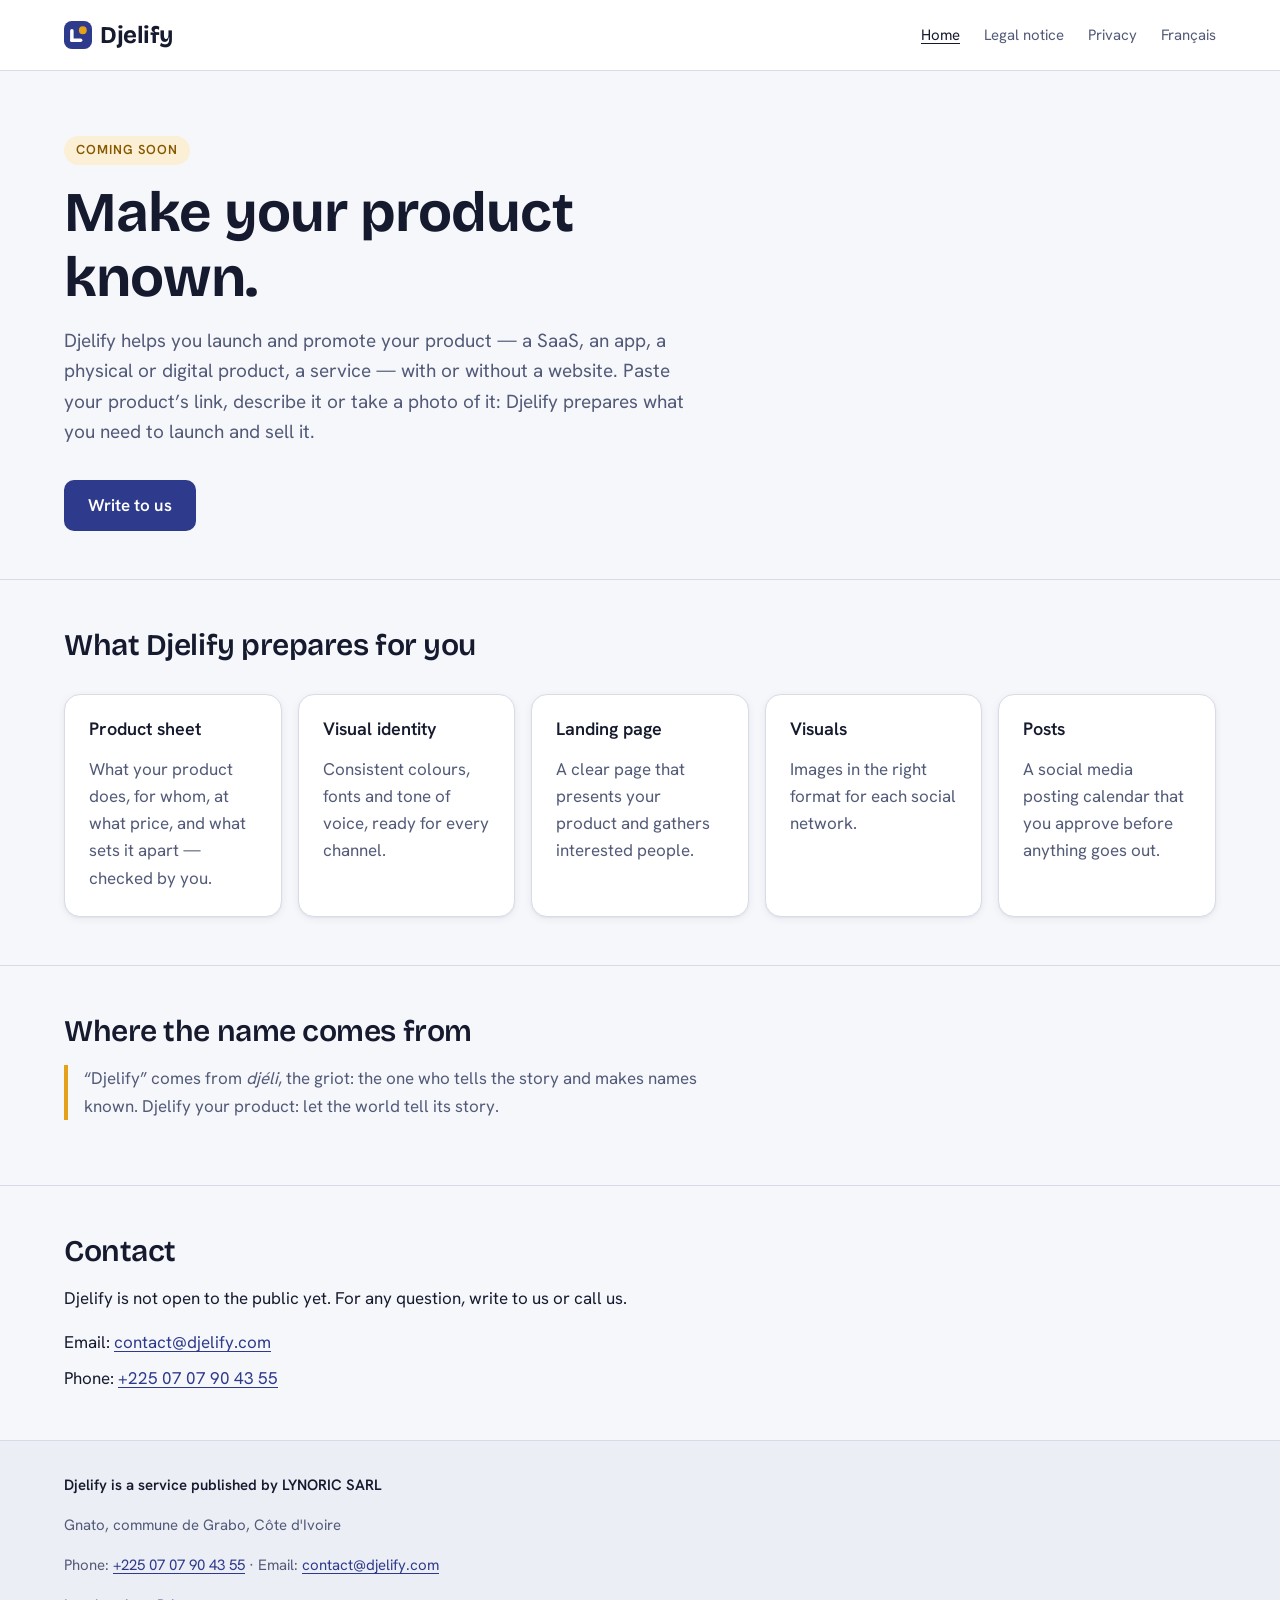
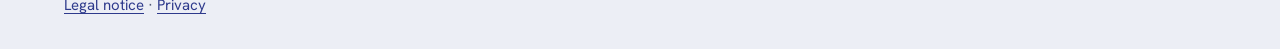
==== en/index.html @ e5cc3854 "feat: add the djelify.com showcase site (FR and EN) Static HTML and CSS pages (home, legal notice, p" ====
<!doctype html>
<html lang="en">
  <head>
    <meta charset="utf-8">
    <meta name="viewport" content="width=device-width, initial-scale=1">
    <meta http-equiv="Content-Security-Policy" content="default-src 'none'; style-src 'self'; font-src 'self'; img-src 'self'; connect-src 'self'; base-uri 'none'; form-action 'none'; upgrade-insecure-requests">
    <meta name="referrer" content="no-referrer">
    <title>Djelify — make your product known</title>
    <meta name="description" content="Djelify helps you launch and promote any product: product sheet, visual identity, landing page, visuals and posts. Coming soon.">
    <link rel="canonical" href="https://djelify.com/en/">
    <link rel="alternate" hreflang="fr" href="https://djelify.com/">
    <link rel="alternate" hreflang="en" href="https://djelify.com/en/">
    <link rel="icon" href="/assets/favicon.svg" type="image/svg+xml">
    <link rel="preload" href="/assets/fonts/hanken-grotesk-latin-wght-normal.woff2" as="font" type="font/woff2" crossorigin>
    <link rel="stylesheet" href="/assets/site.css">
  </head>
  <body>
    <a class="skip" href="#contenu">Skip to content</a>
    <header class="site-header">
      <div class="wrap">
        <a class="brand" href="/en/" aria-label="Djelify, home"><svg class="brand-mark" viewBox="0 0 32 32" aria-hidden="true" focusable="false"><rect width="32" height="32" rx="9" class="mark-bg"/><circle cx="21.5" cy="10.5" r="4.5" class="mark-dot"/><rect x="7" y="9" width="4" height="15" rx="2" class="mark-d"/><rect x="7" y="20" width="14" height="4" rx="2" class="mark-d"/></svg><span>Djelify</span></a>
        <nav class="site-nav" aria-label="Main navigation">
          <ul>
          <li><a href="/en/" aria-current="page">Home</a></li>
          <li><a href="/en/legal-notice.html">Legal notice</a></li>
          <li><a href="/en/privacy.html">Privacy</a></li>
          <li><a href="/" hreflang="fr" lang="fr">Français</a></li>
          </ul>
        </nav>
      </div>
    </header>
    <main id="contenu">
      <section class="hero" aria-labelledby="titre">
        <div class="wrap">
          <p class="eyebrow">Coming soon</p>
          <h1 id="titre">Make your product known.</h1>
          <p class="lead">Djelify helps you launch and promote your product — a SaaS, an app, a physical or digital product, a service — with or without a website. Paste your product’s link, describe it or take a photo of it: Djelify prepares what you need to launch and sell it.</p>
          <div class="actions">
            <a class="button" href="mailto:contact@djelify.com">Write to us</a>
          </div>
        </div>
      </section>
      <section class="section" aria-labelledby="offre">
        <div class="wrap">
          <h2 id="offre">What Djelify prepares for you</h2>
          <ul class="features">
            <li><h3>Product sheet</h3><p>What your product does, for whom, at what price, and what sets it apart — checked by you.</p></li>
            <li><h3>Visual identity</h3><p>Consistent colours, fonts and tone of voice, ready for every channel.</p></li>
            <li><h3>Landing page</h3><p>A clear page that presents your product and gathers interested people.</p></li>
            <li><h3>Visuals</h3><p>Images in the right format for each social network.</p></li>
            <li><h3>Posts</h3><p>A social media posting calendar that you approve before anything goes out.</p></li>
          </ul>
        </div>
      </section>
      <section class="section" aria-labelledby="nom">
        <div class="wrap reading">
          <h2 id="nom">Where the name comes from</h2>
          <p class="origin">“Djelify” comes from <i lang="dyu">djéli</i>, the griot: the one who tells the story and makes names known. Djelify your product: let the world tell its story.</p>
        </div>
      </section>
      <section class="section" aria-labelledby="contact">
        <div class="wrap reading">
          <h2 id="contact">Contact</h2>
          <p>Djelify is not open to the public yet. For any question, write to us or call us.</p>
          <ul class="contact-list">
            <li>Email: <a href="mailto:contact@djelify.com">contact@djelify.com</a></li>
            <li>Phone: <a class="nowrap" href="tel:+2250707904355">+225 07 07 90 43 55</a></li>
          </ul>
        </div>
      </section>
    </main>
    <footer class="site-footer" aria-label="Publisher information">
      <div class="wrap">
        <p class="publisher">Djelify is a service published by LYNORIC SARL</p>
        <p>Gnato, commune de Grabo, Côte d'Ivoire</p>
        <p>Phone: <a class="nowrap" href="tel:+2250707904355">+225 07 07 90 43 55</a> · Email: <a href="mailto:contact@djelify.com">contact@djelify.com</a></p>
        <p><a href="/en/legal-notice.html">Legal notice</a> · <a href="/en/privacy.html">Privacy</a></p>
      </div>
    </footer>
  </body>
</html>
---- assets/site.css ----
/*
 * Site vitrine de Djelify — jetons du design system (design/01-design-system/tokens.css du dépôt
 * privé), polices hébergées ici (aucune ressource externe). Aucune couleur ni marge en dur hors jetons.
 */
@font-face {
  font-family: 'Bricolage Grotesque';
  font-style: normal;
  font-display: swap;
  font-weight: 200 800;
  src: url('fonts/bricolage-grotesque-latin-wght-normal.woff2') format('woff2-variations');
  unicode-range: U+0000-00FF, U+0131, U+0152-0153, U+02BB-02BC, U+02C6, U+02DA, U+02DC, U+0304,
    U+0308, U+0329, U+2000-206F, U+20AC, U+2122, U+2191, U+2193, U+2212, U+2215, U+FEFF, U+FFFD;
}
@font-face {
  font-family: 'Hanken Grotesk';
  font-style: normal;
  font-display: swap;
  font-weight: 100 900;
  src: url('fonts/hanken-grotesk-latin-wght-normal.woff2') format('woff2-variations');
  unicode-range: U+0000-00FF, U+0131, U+0152-0153, U+02BB-02BC, U+02C6, U+02DA, U+02DC, U+0304,
    U+0308, U+0329, U+2000-206F, U+20AC, U+2122, U+2191, U+2193, U+2212, U+2215, U+FEFF, U+FFFD;
}

:root {
  color-scheme: light;
  --surface: #f6f7fb;
  --surface-raised: #ffffff;
  --surface-sunken: #eceef5;
  --line: #d9dce8;
  --ink: #161a2e;
  --ink-muted: #525a78;
  --indigo: #2e3a8c;
  --indigo-soft: #e4e7f7;
  --kola: #e3a21a;
  --kola-soft: #fbf0d6;
  --kola-ink: #875800;
  --bogolan: #6b3f26;
  --warning: #9c5300;
  --warning-soft: #fcebd7;
  --focus: #3d4fd6;
  --shadow-raised: 0 1px 2px rgba(22, 26, 46, 0.06), 0 2px 8px rgba(22, 26, 46, 0.06);
  --space-1: 4px;
  --space-2: 8px;
  --space-3: 12px;
  --space-4: 16px;
  --space-6: 24px;
  --space-8: 32px;
  --space-10: 40px;
  --space-12: 48px;
  --space-16: 64px;
  --radius-sm: 6px;
  --radius-md: 10px;
  --radius-lg: 16px;
  --radius-pill: 999px;
  --font-display: 'Bricolage Grotesque', 'Hanken Grotesk', system-ui, sans-serif;
  --font-sans: 'Hanken Grotesk', system-ui, -apple-system, 'Segoe UI', sans-serif;
  --content: 72rem;
  --reading: 42rem;
}
@media (prefers-color-scheme: dark) {
  :root {
    color-scheme: dark;
    --surface: #0f1220;
    --surface-raised: #181c2e;
    --surface-sunken: #0a0d18;
    --line: #2a2f45;
    --ink: #eef0f8;
    --ink-muted: #a3a9c2;
    --indigo: #9aa7ff;
    --indigo-soft: #262d57;
    --kola: #f2b73a;
    --kola-soft: #3a2d10;
    --kola-ink: #f2b73a;
    --bogolan: #c98b5e;
    --warning: #f2a65a;
    --warning-soft: #3a260f;
    --focus: #b3beff;
    --shadow-raised: 0 1px 2px rgba(0, 0, 0, 0.4);
  }
}

*,
*::before,
*::after {
  box-sizing: border-box;
}
html {
  -webkit-text-size-adjust: 100%;
  text-size-adjust: 100%;
}
body {
  margin: 0;
  background: var(--surface);
  color: var(--ink);
  font-family: var(--font-sans);
  font-size: 1.0625rem;
  line-height: 1.6;
  overflow-wrap: break-word;
}
a {
  color: var(--indigo);
  text-underline-offset: 0.18em;
}
a:hover {
  text-decoration-thickness: 2px;
}
:focus-visible {
  outline: 3px solid var(--focus);
  outline-offset: 3px;
  border-radius: var(--radius-sm);
}
.skip {
  position: absolute;
  left: var(--space-4);
  top: -100px;
  padding: var(--space-2) var(--space-4);
  background: var(--surface-raised);
  border-radius: var(--radius-sm);
}
.skip:focus {
  top: var(--space-4);
}
.wrap {
  width: min(100% - 2 * var(--space-6), var(--content));
  margin-inline: auto;
}
/* Colonne de lecture alignée à gauche, comme le reste de la page. */
.reading > * {
  max-width: var(--reading);
}

/* En-tête */
.site-header {
  border-bottom: 1px solid var(--line);
  background: var(--surface-raised);
}
.site-header .wrap {
  display: flex;
  flex-wrap: wrap;
  align-items: center;
  justify-content: space-between;
  gap: var(--space-3) var(--space-6);
  padding-block: var(--space-4);
}
.brand {
  display: inline-flex;
  align-items: center;
  gap: var(--space-2);
  color: var(--ink);
  text-decoration: none;
  font-family: var(--font-display);
  font-size: 1.5rem;
  font-weight: 700;
  letter-spacing: -0.02em;
}
.brand-mark {
  width: 28px;
  height: 28px;
  flex: none;
}
.site-nav ul {
  display: flex;
  flex-wrap: wrap;
  gap: var(--space-2) var(--space-6);
  margin: 0;
  padding: 0;
  list-style: none;
  font-size: 0.9375rem;
}
.site-nav a {
  color: var(--ink-muted);
  text-decoration: none;
}
.site-nav a:hover,
.site-nav a[aria-current='page'] {
  color: var(--ink);
  text-decoration: underline;
}

/* Accueil */
.hero {
  padding-block: var(--space-16) var(--space-12);
}
.eyebrow {
  display: inline-block;
  margin: 0 0 var(--space-4);
  padding: var(--space-1) var(--space-3);
  border-radius: var(--radius-pill);
  background: var(--kola-soft);
  color: var(--kola-ink);
  font-size: 0.8125rem;
  font-weight: 600;
  letter-spacing: 0.08em;
  text-transform: uppercase;
}
h1,
h2,
h3 {
  font-family: var(--font-display);
  line-height: 1.15;
  letter-spacing: -0.015em;
  margin: 0 0 var(--space-4);
}
h1 {
  font-size: clamp(2.25rem, 1.6rem + 3vw, 3.5rem);
  font-weight: 700;
  max-width: 18ch;
}
h2 {
  font-size: clamp(1.5rem, 1.3rem + 1vw, 1.875rem);
  font-weight: 600;
}
h3 {
  font-size: 1.125rem;
  font-weight: 600;
  font-family: var(--font-sans);
  letter-spacing: 0;
}
.lead {
  max-width: 40rem;
  margin: 0 0 var(--space-8);
  color: var(--ink-muted);
  font-size: 1.1875rem;
}
.actions {
  display: flex;
  flex-wrap: wrap;
  gap: var(--space-3);
}
.button {
  display: inline-flex;
  align-items: center;
  min-height: 48px;
  padding: var(--space-3) var(--space-6);
  border-radius: var(--radius-md);
  background: var(--indigo);
  color: var(--surface-raised);
  font-weight: 600;
  text-decoration: none;
}
.button:hover {
  text-decoration: underline;
}
.section {
  padding-block: var(--space-12);
  border-top: 1px solid var(--line);
}
.features {
  display: grid;
  grid-template-columns: repeat(auto-fit, minmax(12.5rem, 1fr));
  gap: var(--space-4);
  margin: var(--space-8) 0 0;
  padding: 0;
  list-style: none;
}
.features li {
  padding: var(--space-6);
  border: 1px solid var(--line);
  border-radius: var(--radius-lg);
  background: var(--surface-raised);
  box-shadow: var(--shadow-raised);
}
.features p {
  margin: 0;
  color: var(--ink-muted);
}
.origin {
  border-left: 4px solid var(--kola);
  padding-left: var(--space-4);
  color: var(--ink-muted);
}
.contact-list {
  margin: var(--space-4) 0 0;
  padding: 0;
  list-style: none;
}
.contact-list li + li {
  margin-top: var(--space-2);
}

/* Pages de texte */
.page {
  padding-block: var(--space-12) var(--space-16);
}
.page h2 {
  margin-top: var(--space-10);
}
.notice {
  margin: 0 0 var(--space-8);
  padding: var(--space-3) var(--space-4);
  border-radius: var(--radius-md);
  background: var(--warning-soft);
  color: var(--ink);
  border-left: 4px solid var(--warning);
}
dl.identity {
  display: grid;
  grid-template-columns: minmax(8rem, max-content) 1fr;
  gap: var(--space-3) var(--space-6);
  margin: var(--space-6) 0 0;
}
dl.identity dt {
  font-weight: 600;
}
dl.identity dd {
  margin: 0;
}
@media (max-width: 30rem) {
  dl.identity {
    grid-template-columns: 1fr;
    gap: 0;
  }
  dl.identity dd {
    margin-bottom: var(--space-3);
  }
}

/* Pied de page */
.site-footer {
  border-top: 1px solid var(--line);
  background: var(--surface-sunken);
  color: var(--ink-muted);
  font-size: 0.9375rem;
}
.site-footer .wrap {
  display: grid;
  gap: var(--space-4);
  padding-block: var(--space-8);
}
.site-footer p {
  margin: 0;
}
.site-footer .publisher {
  color: var(--ink);
  font-weight: 600;
}
.nowrap {
  white-space: nowrap;
}
.mark-bg {
  fill: var(--indigo);
}
.mark-dot {
  fill: var(--kola);
}
.mark-d {
  fill: var(--surface-raised);
}
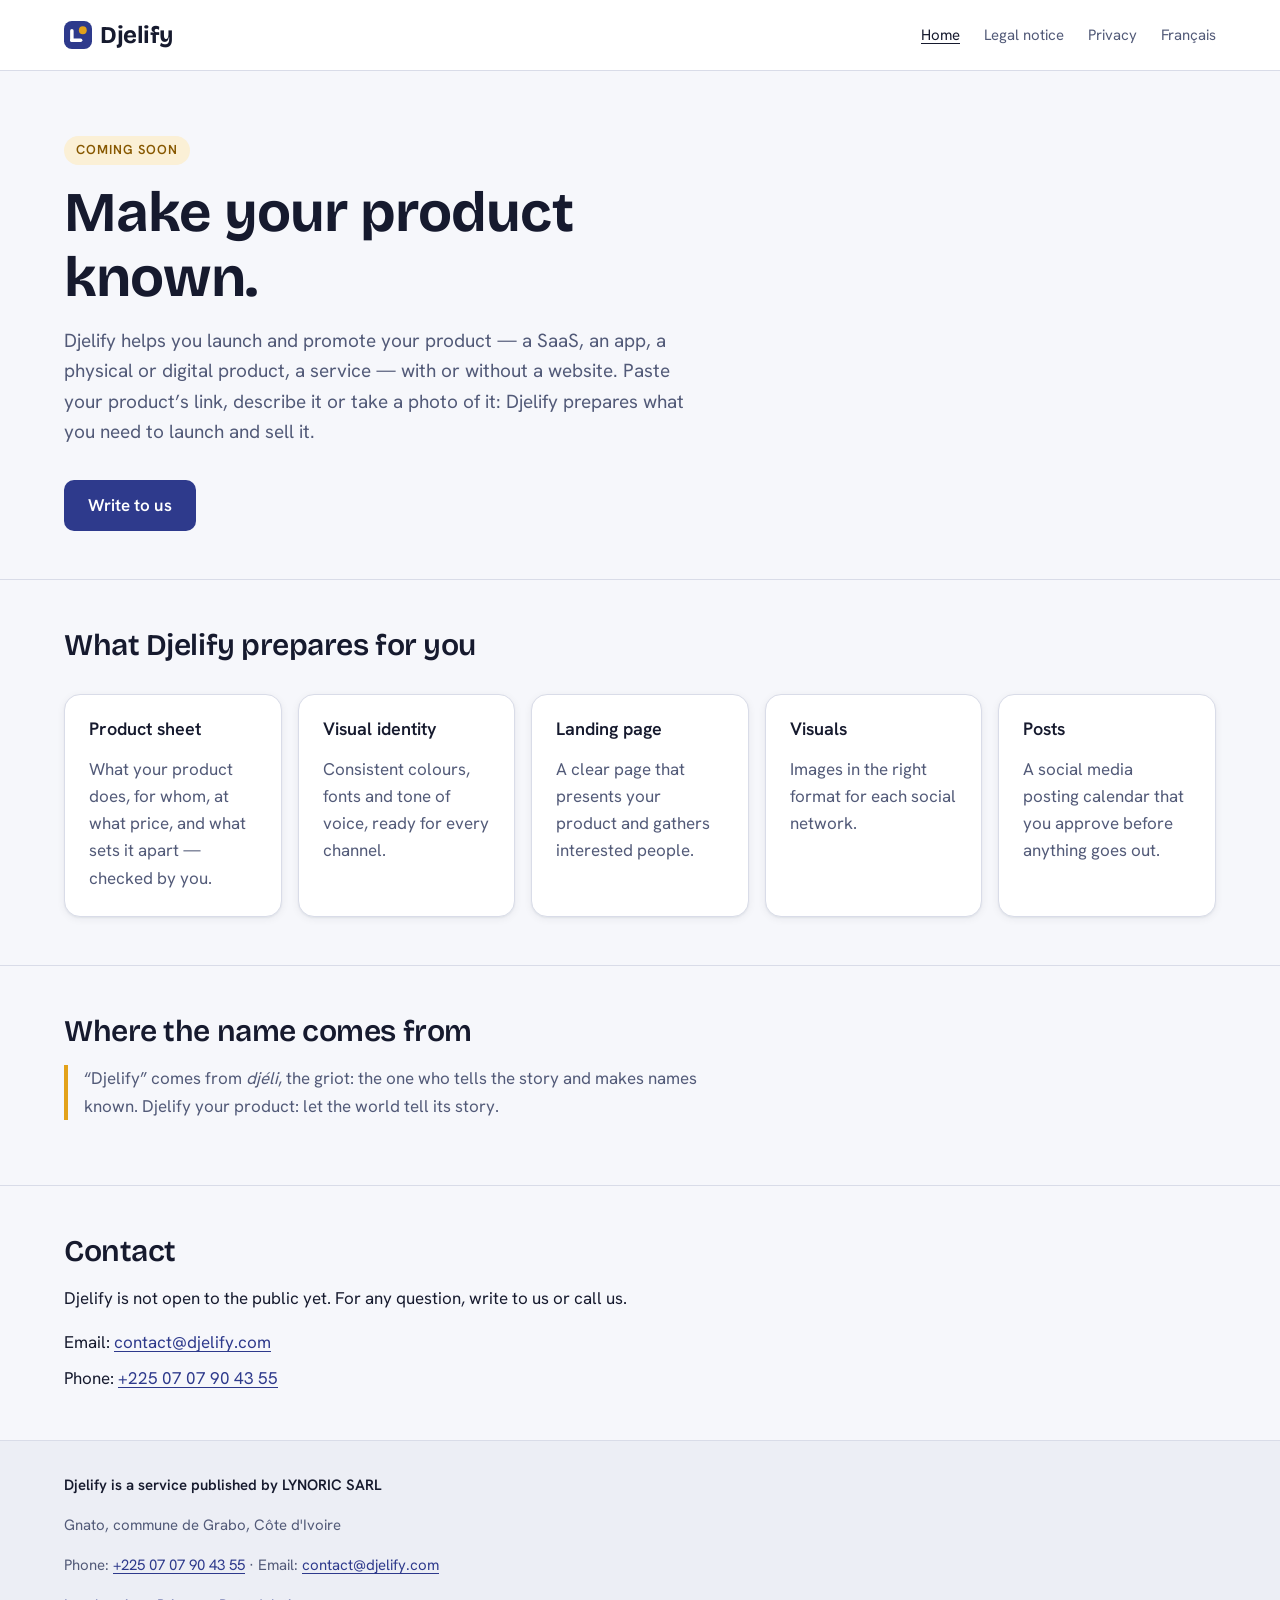
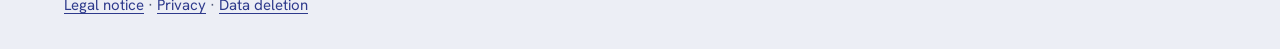
==== commit 4ed1a970: "feat: add brand files and the data deletion page (FR and EN) - assets/brand: icons 1024/512/180 (sol" ====
--- a/en/index.html
+++ b/en/index.html
@@ -74,7 +74,7 @@
         <p class="publisher">Djelify is a service published by LYNORIC SARL</p>
         <p>Gnato, commune de Grabo, Côte d'Ivoire</p>
         <p>Phone: <a class="nowrap" href="tel:+2250707904355">+225 07 07 90 43 55</a> · Email: <a href="mailto:contact@djelify.com">contact@djelify.com</a></p>
-        <p><a href="/en/legal-notice.html">Legal notice</a> · <a href="/en/privacy.html">Privacy</a></p>
+        <p><a href="/en/legal-notice.html">Legal notice</a> · <a href="/en/privacy.html">Privacy</a> · <a href="/en/data-deletion.html">Data deletion</a></p>
       </div>
     </footer>
   </body>
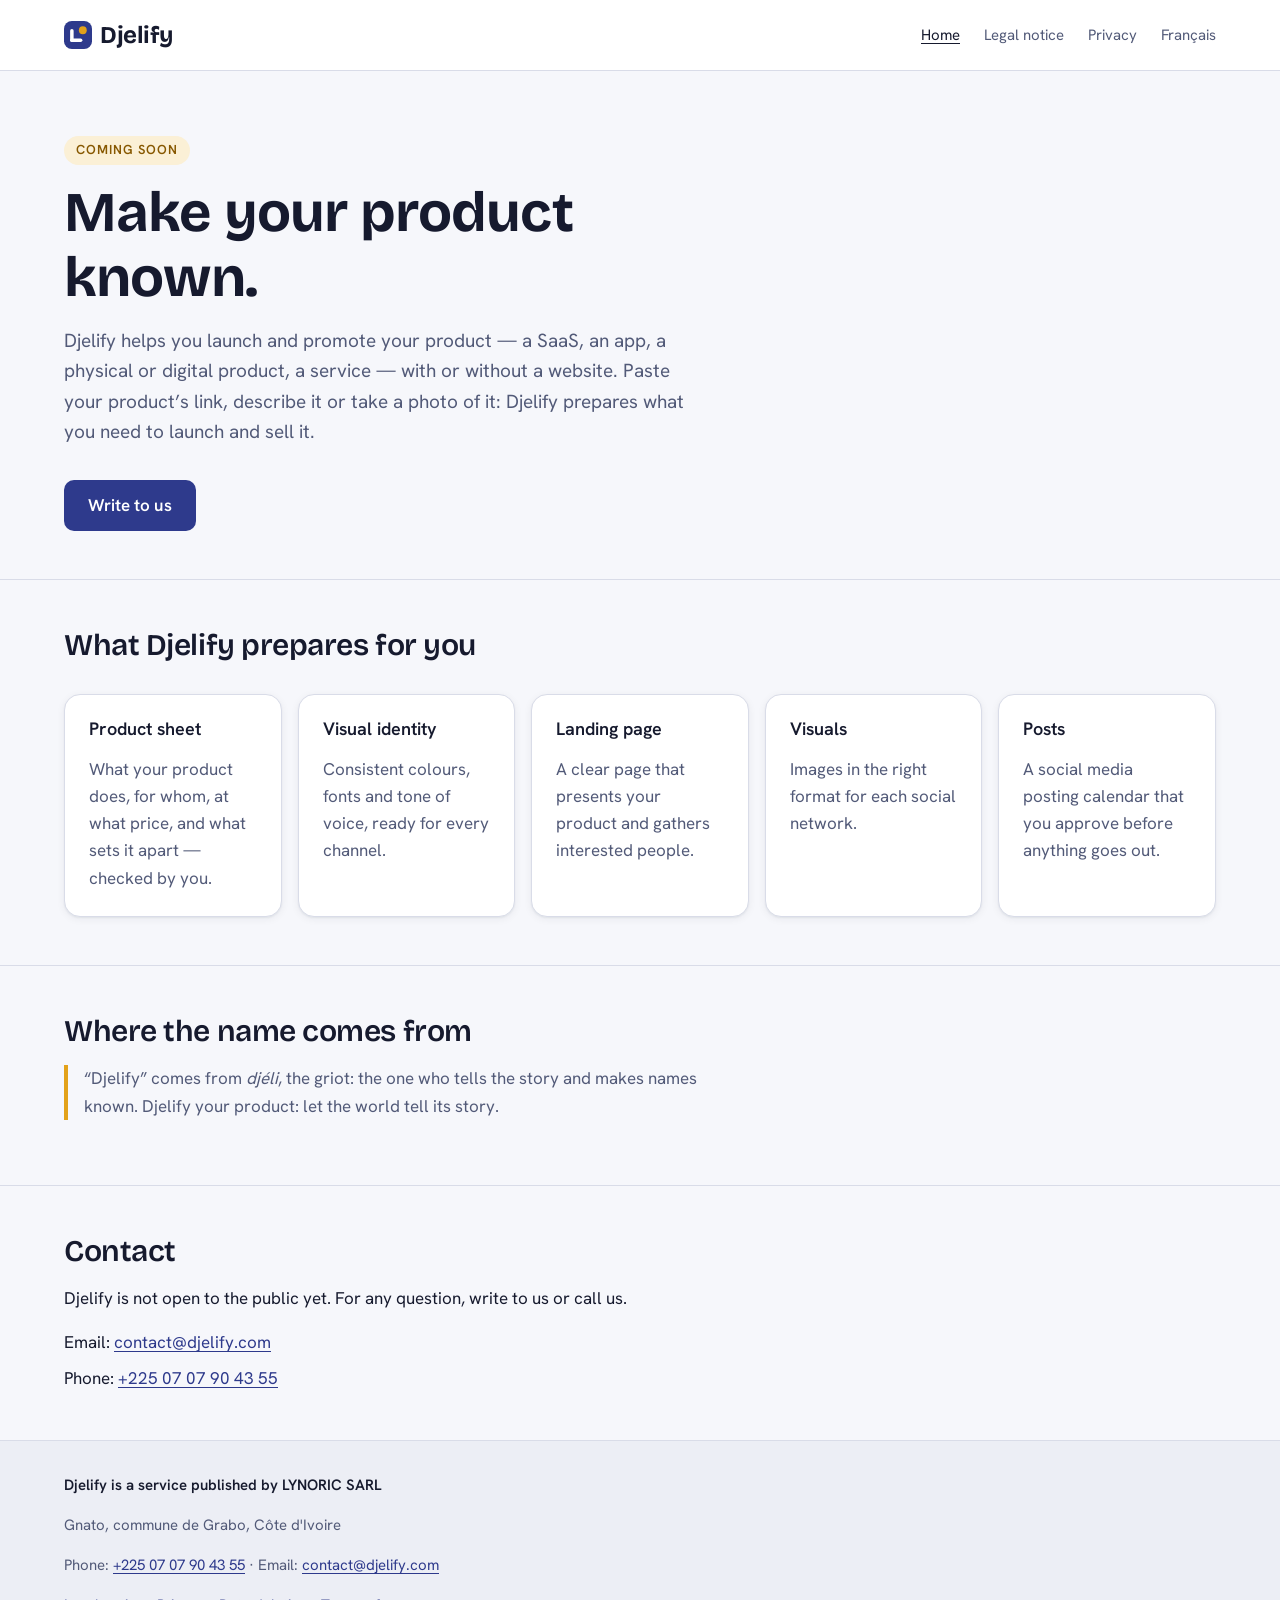
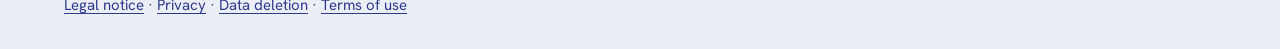
==== commit 059b9bc3: "feat: add the terms of use page (FR and EN) Required before creating the TikTok, LinkedIn and Google" ====
--- a/en/index.html
+++ b/en/index.html
@@ -74,7 +74,7 @@
         <p class="publisher">Djelify is a service published by LYNORIC SARL</p>
         <p>Gnato, commune de Grabo, Côte d'Ivoire</p>
         <p>Phone: <a class="nowrap" href="tel:+2250707904355">+225 07 07 90 43 55</a> · Email: <a href="mailto:contact@djelify.com">contact@djelify.com</a></p>
-        <p><a href="/en/legal-notice.html">Legal notice</a> · <a href="/en/privacy.html">Privacy</a> · <a href="/en/data-deletion.html">Data deletion</a></p>
+        <p><a href="/en/legal-notice.html">Legal notice</a> · <a href="/en/privacy.html">Privacy</a> · <a href="/en/data-deletion.html">Data deletion</a> · <a href="/en/terms.html">Terms of use</a></p>
       </div>
     </footer>
   </body>
--- a/assets/site.css
+++ b/assets/site.css
@@ -285,6 +285,9 @@
 .page h2 {
   margin-top: var(--space-10);
 }
+.updated {
+  color: var(--ink-muted);
+}
 .notice {
   margin: 0 0 var(--space-8);
   padding: var(--space-3) var(--space-4);
